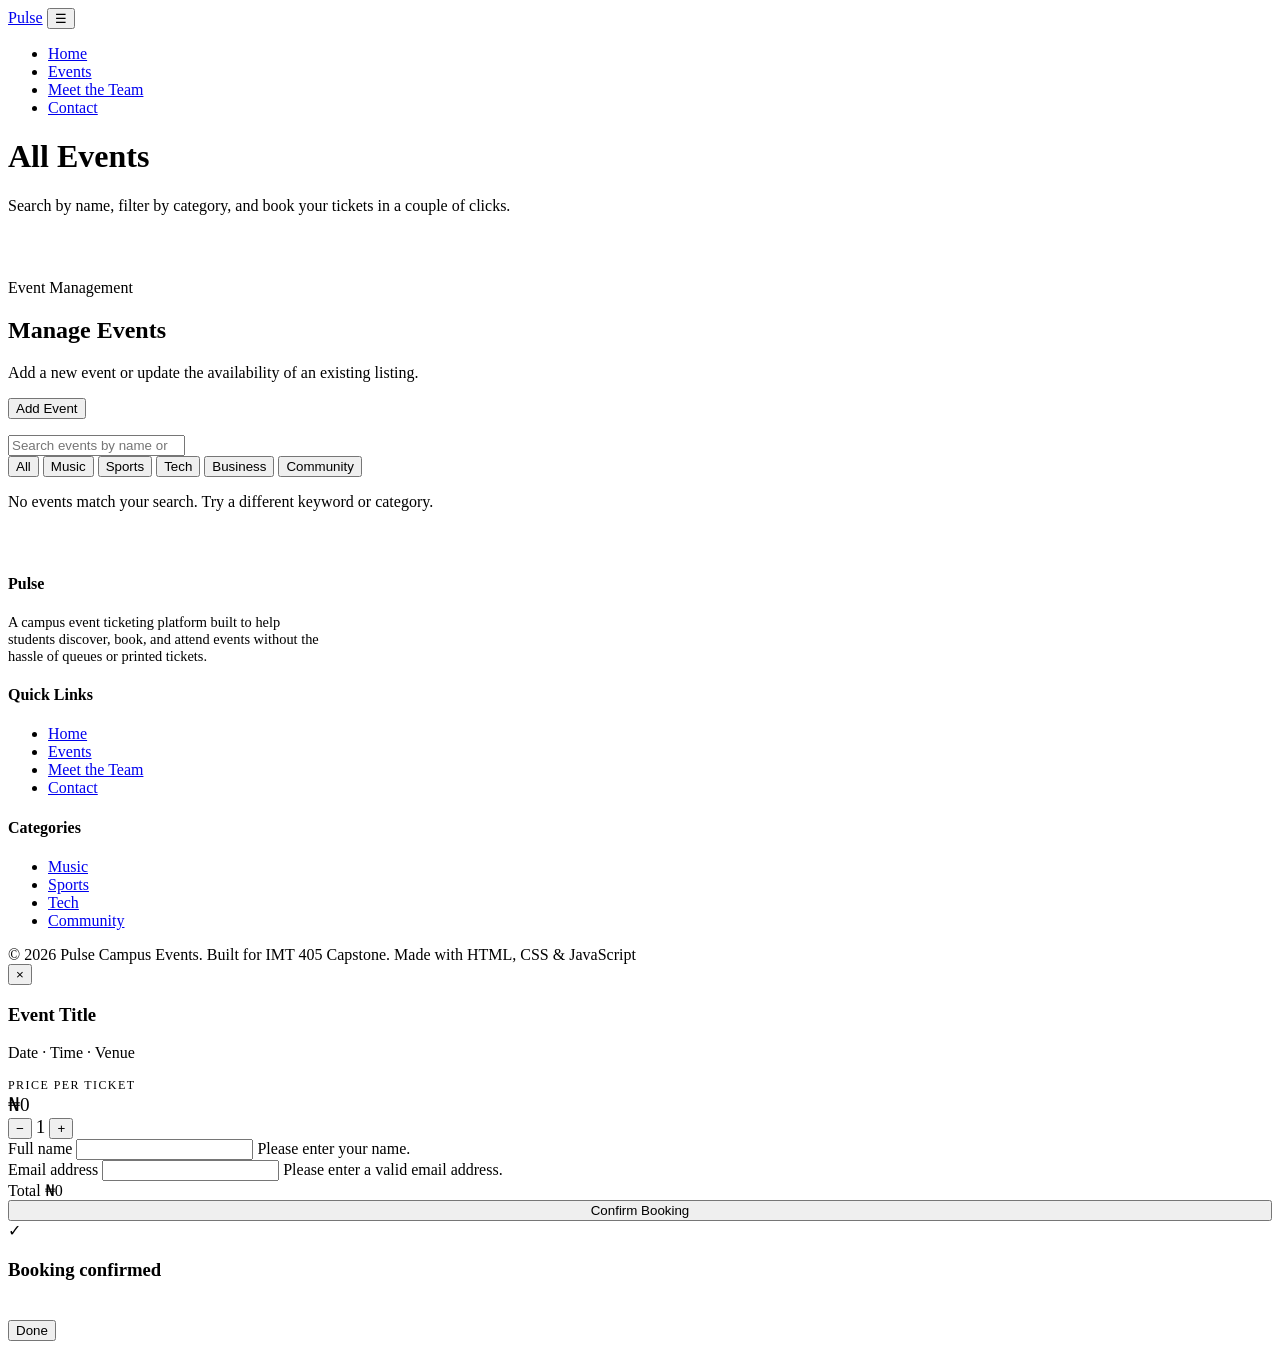
==== events.html @ ff702956 "Add files via upload" ====
<!DOCTYPE html>
<html lang="en">
<head>
  <meta charset="UTF-8">
  <meta name="viewport" content="width=device-width, initial-scale=1.0">
  <title>Events — Pulse</title>
  <link rel="preconnect" href="https://fonts.googleapis.com">
  <link href="https://fonts.googleapis.com/css2?family=Oswald:wght@500;600;700&family=Inter:wght@400;500;600&family=Roboto+Mono:wght@400;500&display=swap" rel="stylesheet">
  <link rel="stylesheet" href="css/style.css">
</head>
<body>

  <header class="site-header">
    <nav class="nav">
      <a href="index.html" class="logo"><span class="dot"></span>Pulse</a>
      <button class="nav-toggle" aria-label="Toggle navigation" aria-expanded="false">☰</button>
      <ul class="nav-links">
        <li><a href="index.html">Home</a></li>
        <li><a href="events.html" class="active">Events</a></li>
        <li><a href="team.html">Meet the Team</a></li>
        <li><a href="contact.html">Contact</a></li>
      </ul>
    </nav>
  </header>

  <div class="page-hero">
    <div class="container">
      <h1>All Events</h1>
      <p>Search by name, filter by category, and book your tickets in a couple of clicks.</p>
    </div>
  </div>

  <main class="container" style="padding-top:48px;">
    <section class="event-manager" aria-labelledby="manager-title">
      <div class="manager-heading">
        <div>
          <span class="eyebrow">Event Management</span>
          <h2 id="manager-title">Manage Events</h2>
          <p>Add a new event or update the availability of an existing listing.</p>
        </div>
        <button type="button" class="btn btn-primary" id="toggle-event-form">Add Event</button>
      </div>

      <form id="event-form" class="event-form" hidden>
        <input type="hidden" id="event-id">
        <div class="event-form-grid">
          <div class="field">
            <label for="event-title">Event title</label>
            <input type="text" id="event-title" required>
          </div>
          <div class="field">
            <label for="event-category">Category</label>
            <select id="event-category" required>
              <option value="">Choose a category</option>
              <option>Music</option>
              <option>Sports</option>
              <option>Tech</option>
              <option>Business</option>
              <option>Community</option>
            </select>
          </div>
          <div class="field">
            <label for="event-date">Date</label>
            <input type="date" id="event-date" required>
          </div>
          <div class="field">
            <label for="event-time">Time</label>
            <input type="time" id="event-time" required>
          </div>
          <div class="field">
            <label for="event-venue">Venue</label>
            <input type="text" id="event-venue" required>
          </div>
          <div class="field">
            <label for="event-price">Ticket price (₦)</label>
            <input type="number" id="event-price" min="0" step="100" required>
          </div>
          <div class="field">
            <label for="event-icon">Icon</label>
            <input type="text" id="event-icon" maxlength="4" placeholder="e.g. 🎟️">
          </div>
          <div class="field event-description-field">
            <label for="event-description">Description</label>
            <textarea id="event-description" required></textarea>
          </div>
        </div>
        <div class="event-form-actions">
          <button type="submit" class="btn btn-primary" id="save-event">Save Event</button>
          <button type="button" class="btn btn-outline" id="cancel-event-form">Cancel</button>
        </div>
      </form>
      <p class="manager-message" id="manager-message" role="status"></p>
    </section>

    <div class="search-row">
      <input type="search" id="search-input" placeholder="Search events by name or venue..." aria-label="Search events">
    </div>

    <div class="filter-bar" id="filter-bar">
      <button class="filter-btn active" data-cat="All">All</button>
      <button class="filter-btn" data-cat="Music">Music</button>
      <button class="filter-btn" data-cat="Sports">Sports</button>
      <button class="filter-btn" data-cat="Tech">Tech</button>
      <button class="filter-btn" data-cat="Business">Business</button>
      <button class="filter-btn" data-cat="Community">Community</button>
    </div>

    <div class="event-grid" id="events-grid"></div>
    <p class="no-results" id="no-results">No events match your search. Try a different keyword or category.</p>
  </main>

  <footer class="site-footer" style="margin-top:64px;">
    <div class="container">
      <div class="footer-grid">
        <div>
          <h4>Pulse</h4>
          <p style="font-size:0.9rem; max-width:320px;">A campus event ticketing platform built to help students discover, book, and attend events without the hassle of queues or printed tickets.</p>
        </div>
        <div>
          <h4>Quick Links</h4>
          <ul>
            <li><a href="index.html">Home</a></li>
            <li><a href="events.html">Events</a></li>
            <li><a href="team.html">Meet the Team</a></li>
            <li><a href="contact.html">Contact</a></li>
          </ul>
        </div>
        <div>
          <h4>Categories</h4>
          <ul>
            <li><a href="events.html?cat=Music">Music</a></li>
            <li><a href="events.html?cat=Sports">Sports</a></li>
            <li><a href="events.html?cat=Tech">Tech</a></li>
            <li><a href="events.html?cat=Community">Community</a></li>
          </ul>
        </div>
      </div>
      <div class="footer-bottom">
        <span>&copy; 2026 Pulse Campus Events. Built for IMT 405 Capstone.</span>
        <span>Made with HTML, CSS &amp; JavaScript</span>
      </div>
    </div>
  </footer>

  <!-- Ticket purchase modal -->
  <div class="modal-overlay" id="ticket-modal">
    <div class="modal" role="dialog" aria-modal="true" aria-labelledby="modal-event-title">
      <button class="modal-close" onclick="closeTicketModal()" aria-label="Close dialog">&times;</button>
      <div id="modal-form">
        <h3 id="modal-event-title">Event Title</h3>
        <p class="modal-sub" id="modal-event-sub">Date · Time · Venue</p>

        <div class="qty-row">
          <div>
            <div style="font-family:var(--font-mono); font-size:0.75rem; text-transform:uppercase; letter-spacing:0.12em; color:var(--slate);">Price per ticket</div>
            <div style="font-family:var(--font-display); font-size:1.2rem;" id="modal-unit-price">₦0</div>
          </div>
          <div class="qty-controls">
            <button type="button" onclick="changeQty(-1)" aria-label="Decrease quantity">&minus;</button>
            <span id="qty-value" style="font-family:var(--font-display); font-size:1.2rem; min-width:24px; text-align:center;">1</span>
            <button type="button" onclick="changeQty(1)" aria-label="Increase quantity">+</button>
          </div>
        </div>

        <form id="ticket-form" onsubmit="submitTicketForm(event)">
          <div class="field" id="buyer-name-field">
            <label for="buyer-name">Full name</label>
            <input type="text" id="buyer-name" name="buyer-name" required>
            <span class="error">Please enter your name.</span>
          </div>
          <div class="field" id="buyer-email-field">
            <label for="buyer-email">Email address</label>
            <input type="email" id="buyer-email" name="buyer-email" required>
            <span class="error">Please enter a valid email address.</span>
          </div>

          <div class="qty-total">
            <span>Total</span>
            <span class="amount" id="qty-total-amount">₦0</span>
          </div>

          <button type="submit" class="btn btn-primary" style="width:100%;">Confirm Booking</button>
        </form>
      </div>

      <div class="confirm-box" id="modal-confirm">
        <div class="check">✓</div>
        <h3>Booking confirmed</h3>
        <p id="confirm-event-name" style="color:var(--slate); margin-top:8px;"></p>
        <p class="ref" id="confirm-ref"></p>
        <button class="btn btn-outline" style="margin-top:20px;" onclick="closeTicketModal()">Done</button>
      </div>
    </div>
  </div>

  <script src="js/main.js"></script>
  <script>
    const grid = document.getElementById("events-grid");
    const noResults = document.getElementById("no-results");
    const searchInput = document.getElementById("search-input");
    const filterBar = document.getElementById("filter-bar");
    const eventForm = document.getElementById("event-form");
    const toggleEventFormButton = document.getElementById("toggle-event-form");
    const cancelEventFormButton = document.getElementById("cancel-event-form");
    const managerMessage = document.getElementById("manager-message");

    let activeCategory = "All";

    // Pre-select category from URL query string (?cat=Music)
    const params = new URLSearchParams(window.location.search);
    const catParam = params.get("cat");
    if (catParam) {
      activeCategory = catParam;
    }

    function renderEvents() {
      const query = searchInput.value.trim().toLowerCase();
      grid.innerHTML = "";

      const filtered = EVENTS.filter(ev => {
        const matchesCategory = activeCategory === "All" || ev.category === activeCategory;
        const matchesQuery =
          ev.title.toLowerCase().includes(query) ||
          ev.venue.toLowerCase().includes(query) ||
          ev.category.toLowerCase().includes(query);
        return matchesCategory && matchesQuery;
      });

      if (filtered.length === 0) {
        noResults.classList.add("show");
      } else {
        noResults.classList.remove("show");
      }

      filtered.forEach(ev => {
        const card = document.createElement("article");
        card.className = `ticket-card ${ev.active === false ? "event-inactive" : ""}`;
        card.innerHTML = `
          <div class="card-img">
            <span class="cat-tag">${escapeHTML(ev.category)}</span>
            ${ev.active === false ? '<span class="status-tag">Inactive</span>' : ""}
            <span class="icon">${escapeHTML(ev.icon || "🎟️")}</span>
          </div>
          <div class="card-body">
            <h3>${escapeHTML(ev.title)}</h3>
            <div class="card-meta">${formatDate(ev.date)} · ${escapeHTML(ev.time)} · ${escapeHTML(ev.venue)}</div>
            <p class="card-desc">${escapeHTML(ev.desc)}</p>
            <div class="card-footer">
              <span class="price ${ev.price === 0 ? "free" : ""}">${formatNaira(ev.price)}</span>
              ${ev.active === false
                ? '<span class="unavailable-label">Not bookable</span>'
                : `<button class="btn btn-primary" onclick="openTicketModal('${ev.id}')">Get Tickets</button>`}
            </div>
            <div class="card-admin-actions">
              <button type="button" class="admin-btn" onclick="editEvent('${ev.id}')">Edit</button>
              <button type="button" class="admin-btn" onclick="toggleEventStatus('${ev.id}')">
                ${ev.active === false ? "Activate" : "Deactivate"}
              </button>
              <button type="button" class="admin-btn admin-btn-danger" onclick="deleteEvent('${ev.id}')">Delete</button>
            </div>
          </div>
        `;
        grid.appendChild(card);
      });
    }

    // Set initial active filter button
    filterBar.querySelectorAll(".filter-btn").forEach(btn => {
      if (btn.dataset.cat === activeCategory) btn.classList.add("active");
      else btn.classList.remove("active");

      btn.addEventListener("click", () => {
        filterBar.querySelectorAll(".filter-btn").forEach(b => b.classList.remove("active"));
        btn.classList.add("active");
        activeCategory = btn.dataset.cat;
        renderEvents();
      });
    });

    searchInput.addEventListener("input", renderEvents);

    function openEventForm(event = null) {
      eventForm.hidden = false;
      toggleEventFormButton.textContent = event ? "Editing Event" : "Add Event";
      document.getElementById("event-id").value = event ? event.id : "";
      document.getElementById("event-title").value = event ? event.title : "";
      document.getElementById("event-category").value = event ? event.category : "";
      document.getElementById("event-date").value = event ? event.date : "";
      document.getElementById("event-time").value = event ? toTimeInput(event.time) : "";
      document.getElementById("event-venue").value = event ? event.venue : "";
      document.getElementById("event-price").value = event ? event.price : "";
      document.getElementById("event-icon").value = event ? event.icon : "";
      document.getElementById("event-description").value = event ? event.desc : "";
      document.getElementById("save-event").textContent = event ? "Update Event" : "Save Event";
      eventForm.scrollIntoView({ behavior: "smooth", block: "center" });
    }

    function closeEventForm() {
      eventForm.reset();
      eventForm.hidden = true;
      toggleEventFormButton.textContent = "Add Event";
      document.getElementById("event-id").value = "";
    }

    function toTimeInput(time) {
      const match = time.match(/^(\d{1,2}):(\d{2})\s*(AM|PM)$/i);
      if (!match) return time;
      let hour = Number(match[1]);
      if (match[3].toUpperCase() === "PM" && hour !== 12) hour += 12;
      if (match[3].toUpperCase() === "AM" && hour === 12) hour = 0;
      return `${String(hour).padStart(2, "0")}:${match[2]}`;
    }

    function displayTime(time) {
      const [hours, minutes] = time.split(":").map(Number);
      const suffix = hours >= 12 ? "PM" : "AM";
      const hour = hours % 12 || 12;
      return `${hour}:${String(minutes).padStart(2, "0")} ${suffix}`;
    }

    function showManagerMessage(message) {
      managerMessage.textContent = message;
      managerMessage.classList.add("show");
      window.setTimeout(() => managerMessage.classList.remove("show"), 3000);
    }

    function editEvent(eventId) {
      const event = EVENTS.find(item => item.id === eventId);
      if (event) openEventForm(event);
    }

    function toggleEventStatus(eventId) {
      const event = EVENTS.find(item => item.id === eventId);
      if (!event) return;
      event.active = event.active === false;
      saveEvents();
      renderEvents();
      showManagerMessage(`${event.title} is now ${event.active ? "active" : "inactive"}.`);
    }

    function deleteEvent(eventId) {
      const event = EVENTS.find(item => item.id === eventId);
      if (!event || !window.confirm(`Delete "${event.title}" permanently?`)) return;
      EVENTS = EVENTS.filter(item => item.id !== eventId);
      saveEvents();
      renderEvents();
      showManagerMessage("Event deleted.");
    }

    toggleEventFormButton.addEventListener("click", () => {
      if (eventForm.hidden) openEventForm();
      else closeEventForm();
    });

    cancelEventFormButton.addEventListener("click", closeEventForm);

    eventForm.addEventListener("submit", (event) => {
      event.preventDefault();
      const eventId = document.getElementById("event-id").value;
      const existingEvent = EVENTS.find(item => item.id === eventId);
      const eventData = {
        id: eventId || `evt-${Date.now()}`,
        title: document.getElementById("event-title").value.trim(),
        category: document.getElementById("event-category").value,
        date: document.getElementById("event-date").value,
        time: displayTime(document.getElementById("event-time").value),
        venue: document.getElementById("event-venue").value.trim(),
        price: Number(document.getElementById("event-price").value),
        icon: document.getElementById("event-icon").value.trim() || "🎟️",
        desc: document.getElementById("event-description").value.trim(),
        active: existingEvent ? existingEvent.active !== false : true
      };

      if (existingEvent) {
        EVENTS = EVENTS.map(item => item.id === eventId ? eventData : item);
      } else {
        EVENTS.push(eventData);
      }

      saveEvents();
      closeEventForm();
      renderEvents();
      showManagerMessage(existingEvent ? "Event updated." : "Event added.");
    });

    renderEvents();
  </script>
</body>
</html>
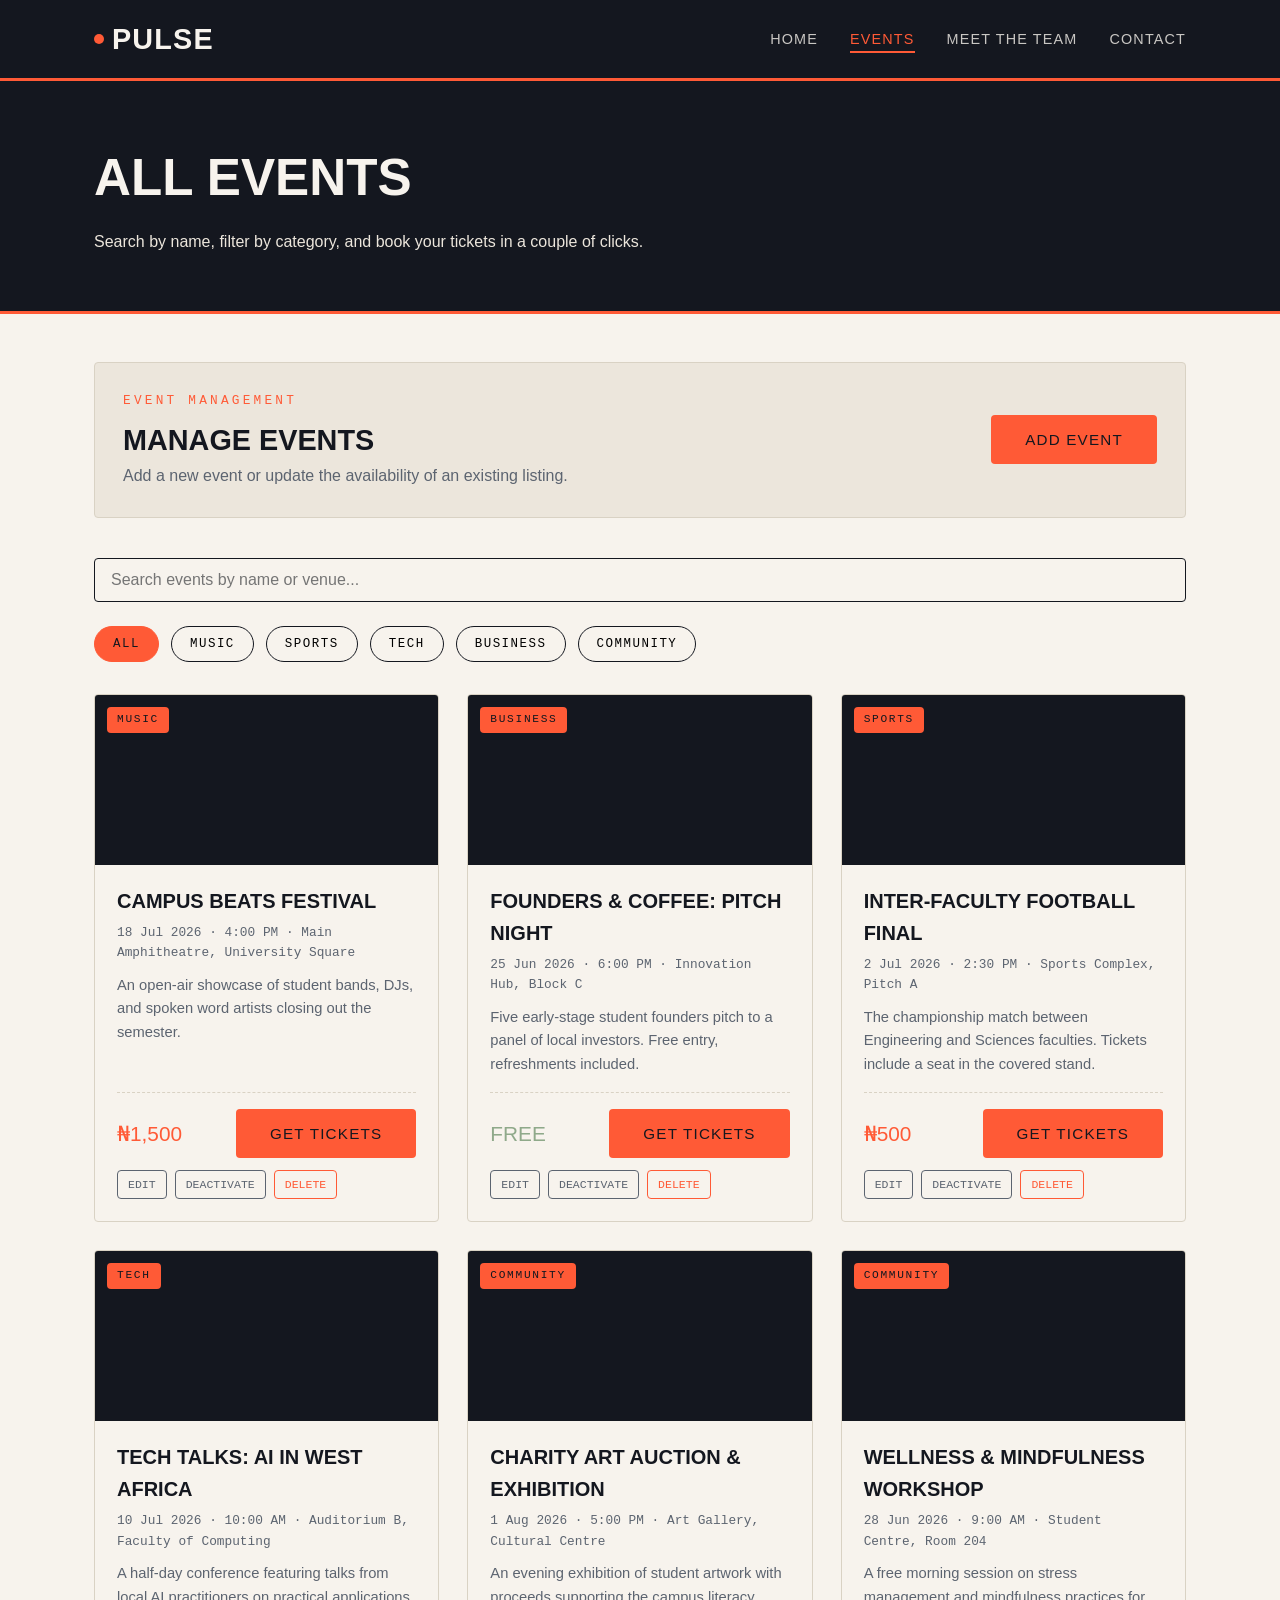
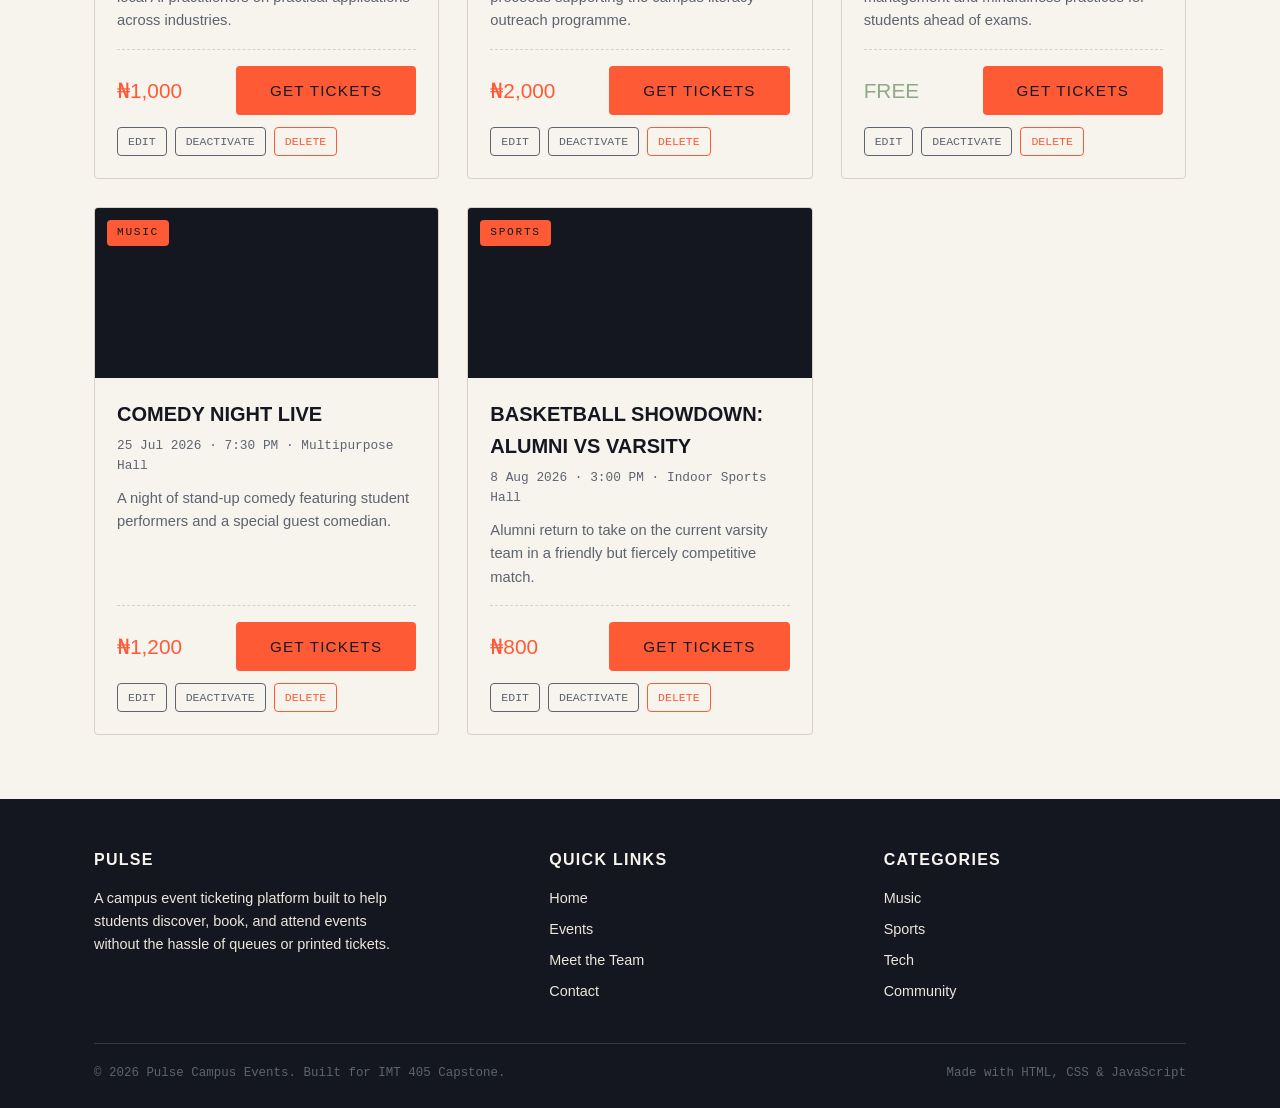
==== commit 25fea3da: "Update events.html" ====
--- a/events.html
+++ b/events.html
@@ -77,7 +77,7 @@
           </div>
           <div class="field">
             <label for="event-icon">Icon</label>
-            <input type="text" id="event-icon" maxlength="4" placeholder="e.g. 🎟️">
+            <input type="url" id="event-icon" placeholder="Image URL (e.g. https://images.unsplash.com/...)">
           </div>
           <div class="field event-description-field">
             <label for="event-description">Description</label>
@@ -236,10 +236,9 @@
         const card = document.createElement("article");
         card.className = `ticket-card ${ev.active === false ? "event-inactive" : ""}`;
         card.innerHTML = `
-          <div class="card-img">
+          <div class="card-img" style="background-image: url('${escapeHTML(ev.icon)}');">
             <span class="cat-tag">${escapeHTML(ev.category)}</span>
-            ${ev.active === false ? '<span class="status-tag">Inactive</span>' : ""}
-            <span class="icon">${escapeHTML(ev.icon || "🎟️")}</span>
+            ${ev.active === false ? '<span class="status-tag">Inactive</span>' : ""} 
           </div>
           <div class="card-body">
             <h3>${escapeHTML(ev.title)}</h3>
--- a/css/style.css
+++ b/css/style.css
@@ -0,0 +1,1195 @@
+/* ============================================
+   PULSE — Event Ticketing
+   Design tokens
+   ============================================ */
+:root {
+  --ink: #14171F;
+  --paper: #F7F3ED;
+  --paper-dim: #ECE6DC;
+  --coral: #FF5A36;
+  --sage: #8FA98A;
+  --slate: #5C6470;
+  --line: #D9D2C4;
+
+  --font-display: "Oswald", "Arial Narrow", sans-serif;
+  --font-body: "Inter", "Helvetica Neue", Arial, sans-serif;
+  --font-mono: "Roboto Mono", "Courier New", monospace;
+
+  --radius: 4px;
+  --maxw: 1140px;
+}
+
+@font-face {
+  font-family: "Oswald";
+  src: local("Oswald");
+}
+
+* { margin: 0; padding: 0; box-sizing: border-box; }
+
+html { scroll-behavior: smooth; }
+
+body {
+  font-family: var(--font-body);
+  background: var(--paper);
+  color: var(--ink);
+  line-height: 1.6;
+  -webkit-font-smoothing: antialiased;
+}
+
+img { max-width: 100%; display: block; }
+
+a { color: inherit; }
+
+.container {
+  max-width: var(--maxw);
+  margin: 0 auto;
+  padding: 0 24px;
+}
+
+/* ============================================
+   Header / Nav
+   ============================================ */
+.site-header {
+  position: sticky;
+  top: 0;
+  z-index: 100;
+  background: var(--ink);
+  color: var(--paper);
+  border-bottom: 3px solid var(--coral);
+}
+
+.nav {
+  display: flex;
+  align-items: center;
+  justify-content: space-between;
+  padding: 16px 24px;
+  max-width: var(--maxw);
+  margin: 0 auto;
+}
+
+.logo {
+  font-family: var(--font-display);
+  font-size: 1.8rem;
+  font-weight: 700;
+  letter-spacing: 0.04em;
+  text-decoration: none;
+  color: var(--paper);
+  text-transform: uppercase;
+  display: flex;
+  align-items: center;
+  gap: 8px;
+}
+
+.logo .dot {
+  width: 10px;
+  height: 10px;
+  background: var(--coral);
+  border-radius: 50%;
+  display: inline-block;
+}
+
+.nav-links {
+  display: flex;
+  gap: 32px;
+  list-style: none;
+  font-family: var(--font-display);
+  text-transform: uppercase;
+  font-size: 0.9rem;
+  letter-spacing: 0.08em;
+}
+
+.nav-links a {
+  text-decoration: none;
+  color: var(--paper);
+  opacity: 0.8;
+  transition: opacity 0.2s, color 0.2s;
+  padding: 4px 0;
+  border-bottom: 2px solid transparent;
+}
+
+.nav-links a:hover,
+.nav-links a:focus-visible,
+.nav-links a.active {
+  opacity: 1;
+  color: var(--coral);
+  border-bottom-color: var(--coral);
+}
+
+.nav-toggle {
+  display: none;
+  background: none;
+  border: 2px solid var(--paper);
+  color: var(--paper);
+  font-size: 1.4rem;
+  padding: 6px 10px;
+  border-radius: var(--radius);
+  cursor: pointer;
+}
+
+/* ============================================
+   Buttons
+   ============================================ */
+.btn {
+  display: inline-block;
+  font-family: var(--font-display);
+  text-transform: uppercase;
+  letter-spacing: 0.08em;
+  font-size: 0.95rem;
+  padding: 14px 32px;
+  border-radius: var(--radius);
+  text-decoration: none;
+  border: 2px solid transparent;
+  cursor: pointer;
+  transition: transform 0.15s ease, box-shadow 0.15s ease, background 0.15s ease;
+}
+
+.btn-primary {
+  background: var(--coral);
+  color: var(--ink);
+}
+
+.btn-primary:hover,
+.btn-primary:focus-visible {
+  transform: translateY(-2px);
+  box-shadow: 4px 4px 0 var(--ink);
+}
+
+.btn-secondary {
+  background: transparent;
+  color: var(--paper);
+  border-color: var(--paper);
+}
+
+.btn-secondary:hover,
+.btn-secondary:focus-visible {
+  background: var(--paper);
+  color: var(--ink);
+}
+
+.btn-outline {
+  background: transparent;
+  color: var(--ink);
+  border-color: var(--ink);
+}
+
+.btn-outline:hover,
+.btn-outline:focus-visible {
+  background: var(--ink);
+  color: var(--paper);
+}
+
+.btn:focus-visible {
+  outline: 3px solid var(--sage);
+  outline-offset: 2px;
+}
+
+/* ============================================
+   Hero
+   ============================================ */
+.hero {
+  background: var(--ink);
+  color: var(--paper);
+  padding: 80px 0 100px;
+  position: relative;
+  overflow: hidden;
+}
+
+.hero::after {
+  content: "";
+  position: absolute;
+  right: -120px;
+  top: -120px;
+  width: 360px;
+  height: 360px;
+  border: 2px dashed rgba(255, 90, 54, 0.35);
+  border-radius: 50%;
+}
+
+.hero-inner {
+  display: grid;
+  grid-template-columns: 1.2fr 1fr;
+  gap: 48px;
+  align-items: center;
+  position: relative;
+  z-index: 1;
+}
+
+.eyebrow {
+  font-family: var(--font-mono);
+  text-transform: uppercase;
+  letter-spacing: 0.25em;
+  font-size: 0.8rem;
+  color: var(--sage);
+  margin-bottom: 16px;
+  display: block;
+}
+
+.hero h1 {
+  font-family: var(--font-display);
+  font-size: clamp(2.6rem, 6vw, 4.8rem);
+  line-height: 1.05;
+  text-transform: uppercase;
+  font-weight: 700;
+  letter-spacing: 0.01em;
+}
+
+.hero h1 span {
+  color: var(--coral);
+}
+
+.hero p.lead {
+  margin-top: 24px;
+  font-size: 1.15rem;
+  max-width: 480px;
+  color: var(--paper-dim);
+}
+
+.hero-actions {
+  margin-top: 36px;
+  display: flex;
+  gap: 16px;
+  flex-wrap: wrap;
+}
+
+/* Hero ticket stub illustration */
+.hero-stub {
+  background: var(--paper);
+  color: var(--ink);
+  border-radius: var(--radius);
+  position: relative;
+  display: flex;
+  box-shadow: 0 20px 50px rgba(0,0,0,0.35);
+  transform: rotate(-3deg);
+}
+
+.hero-stub:hover { transform: rotate(0deg); transition: transform 0.3s ease; }
+
+.stub-main {
+  flex: 1;
+  padding: 28px;
+}
+
+.stub-main .stub-event {
+  font-family: var(--font-display);
+  text-transform: uppercase;
+  font-size: 1.5rem;
+  line-height: 1.15;
+}
+
+.stub-main .stub-meta {
+  margin-top: 12px;
+  font-family: var(--font-mono);
+  font-size: 0.85rem;
+  color: var(--slate);
+}
+
+.stub-main .stub-meta div { margin-bottom: 4px; }
+
+.stub-perf {
+  width: 90px;
+  border-left: 2px dashed var(--line);
+  display: flex;
+  align-items: center;
+  justify-content: center;
+  position: relative;
+  padding: 16px 8px;
+}
+
+.stub-perf::before,
+.stub-perf::after {
+  content: "";
+  position: absolute;
+  width: 22px;
+  height: 22px;
+  background: var(--ink);
+  border-radius: 50%;
+  left: -11px;
+}
+
+.stub-perf::before { top: -11px; }
+.stub-perf::after { bottom: -11px; }
+
+.stub-perf span {
+  font-family: var(--font-display);
+  writing-mode: vertical-rl;
+  text-transform: uppercase;
+  letter-spacing: 0.2em;
+  font-size: 0.85rem;
+  color: var(--coral);
+}
+
+/* ============================================
+   Section basics
+   ============================================ */
+section { padding: 72px 0; }
+
+.section-head {
+  margin-bottom: 40px;
+  max-width: 640px;
+}
+
+.section-head .eyebrow { color: var(--coral); }
+
+.section-head h2 {
+  font-family: var(--font-display);
+  text-transform: uppercase;
+  font-size: clamp(1.8rem, 4vw, 2.6rem);
+  letter-spacing: 0.02em;
+}
+
+.section-head p {
+  margin-top: 12px;
+  color: var(--slate);
+  font-size: 1.05rem;
+}
+
+.section-alt {
+  background: var(--paper-dim);
+}
+
+/* ============================================
+   Stats strip
+   ============================================ */
+.stats {
+  display: grid;
+  grid-template-columns: repeat(4, 1fr);
+  border-top: 1px solid var(--line);
+  border-bottom: 1px solid var(--line);
+}
+
+.stat {
+  padding: 28px 16px;
+  text-align: center;
+  border-left: 1px solid var(--line);
+}
+
+.stat:first-child { border-left: none; }
+
+.stat .num {
+  font-family: var(--font-display);
+  font-size: 2.4rem;
+  color: var(--coral);
+}
+
+.stat .label {
+  font-family: var(--font-mono);
+  font-size: 0.78rem;
+  text-transform: uppercase;
+  letter-spacing: 0.15em;
+  color: var(--slate);
+  margin-top: 6px;
+}
+
+/* ============================================
+   Event ticket cards
+   ============================================ */
+.event-grid {
+  display: grid;
+  grid-template-columns: repeat(auto-fit, minmax(300px, 1fr));
+  gap: 28px;
+}
+
+.ticket-card {
+  background: var(--paper);
+  border: 1px solid var(--line);
+  border-radius: var(--radius);
+  display: flex;
+  flex-direction: column;
+  overflow: hidden;
+  transition: transform 0.2s ease, box-shadow 0.2s ease;
+}
+
+.ticket-card:hover {
+  transform: translateY(-4px);
+  box-shadow: 0 12px 24px rgba(20,23,31,0.12);
+}
+
+.ticket-card .card-img {
+  height: 170px;
+  background: var(--ink);
+  display: flex;
+  align-items: center;
+  justify-content: center;
+  position: relative;
+}
+
+.ticket-card .card-img .cat-tag {
+  position: absolute;
+  top: 12px;
+  left: 12px;
+  background: var(--coral);
+  color: var(--ink);
+  font-family: var(--font-mono);
+  font-size: 0.7rem;
+  text-transform: uppercase;
+  letter-spacing: 0.15em;
+  padding: 4px 10px;
+  border-radius: var(--radius);
+}
+
+.ticket-card .card-img .icon {
+  font-size: 2.6rem;
+}
+
+.ticket-card .card-body {
+  padding: 20px 22px 22px;
+  flex: 1;
+  display: flex;
+  flex-direction: column;
+}
+
+.ticket-card .card-body h3 {
+  font-family: var(--font-display);
+  text-transform: uppercase;
+  font-size: 1.25rem;
+  margin-bottom: 6px;
+}
+
+.ticket-card .card-meta {
+  font-family: var(--font-mono);
+  font-size: 0.8rem;
+  color: var(--slate);
+  margin-bottom: 10px;
+}
+
+.ticket-card .card-desc {
+  font-size: 0.92rem;
+  color: var(--slate);
+  flex: 1;
+}
+
+.ticket-card .card-footer {
+  display: flex;
+  align-items: center;
+  justify-content: space-between;
+  margin-top: 16px;
+  padding-top: 16px;
+  border-top: 1px dashed var(--line);
+}
+
+.ticket-card .price {
+  font-family: var(--font-display);
+  font-size: 1.3rem;
+  color: var(--coral);
+}
+
+.ticket-card .price.free {
+  color: var(--sage);
+}
+
+.ticket-card.event-inactive {
+  opacity: 0.72;
+}
+
+.ticket-card .status-tag {
+  position: absolute;
+  top: 12px;
+  right: 12px;
+  background: var(--paper);
+  color: var(--ink);
+  font-family: var(--font-mono);
+  font-size: 0.7rem;
+  text-transform: uppercase;
+  letter-spacing: 0.1em;
+  padding: 4px 10px;
+  border-radius: var(--radius);
+}
+
+.unavailable-label {
+  font-family: var(--font-mono);
+  color: var(--slate);
+  font-size: 0.78rem;
+  text-transform: uppercase;
+}
+
+.card-admin-actions {
+  display: flex;
+  gap: 8px;
+  flex-wrap: wrap;
+  margin-top: 12px;
+}
+
+.admin-btn {
+  background: transparent;
+  border: 1px solid var(--slate);
+  border-radius: var(--radius);
+  color: var(--slate);
+  cursor: pointer;
+  font-family: var(--font-mono);
+  font-size: 0.72rem;
+  padding: 7px 10px;
+  text-transform: uppercase;
+}
+
+.admin-btn:hover,
+.admin-btn:focus-visible {
+  border-color: var(--ink);
+  color: var(--ink);
+}
+
+.admin-btn-danger {
+  border-color: var(--coral);
+  color: var(--coral);
+}
+
+/* ============================================
+   Event management
+   ============================================ */
+.event-manager {
+  background: var(--paper-dim);
+  border: 1px solid var(--line);
+  border-radius: var(--radius);
+  margin-bottom: 40px;
+  padding: 28px;
+}
+
+.manager-heading {
+  display: flex;
+  align-items: center;
+  justify-content: space-between;
+  gap: 24px;
+}
+
+.manager-heading .eyebrow {
+  color: var(--coral);
+  margin-bottom: 6px;
+}
+
+.manager-heading h2 {
+  font-family: var(--font-display);
+  font-size: 1.8rem;
+  text-transform: uppercase;
+}
+
+.manager-heading p {
+  color: var(--slate);
+}
+
+.event-form {
+  border-top: 1px solid var(--line);
+  margin-top: 24px;
+  padding-top: 24px;
+}
+
+.event-form-grid {
+  display: grid;
+  grid-template-columns: repeat(2, 1fr);
+  gap: 0 20px;
+}
+
+.event-description-field {
+  grid-column: 1 / -1;
+}
+
+.event-form-actions {
+  display: flex;
+  gap: 12px;
+  flex-wrap: wrap;
+}
+
+.manager-message {
+  color: var(--sage);
+  display: none;
+  font-family: var(--font-mono);
+  margin-top: 16px;
+}
+
+.manager-message.show {
+  display: block;
+}
+
+/* ============================================
+   Filter bar
+   ============================================ */
+.filter-bar {
+  display: flex;
+  flex-wrap: wrap;
+  gap: 12px;
+  margin-bottom: 32px;
+}
+
+.filter-btn {
+  font-family: var(--font-mono);
+  text-transform: uppercase;
+  font-size: 0.78rem;
+  letter-spacing: 0.12em;
+  padding: 10px 18px;
+  border-radius: 999px;
+  border: 1px solid var(--ink);
+  background: transparent;
+  cursor: pointer;
+  transition: all 0.15s ease;
+}
+
+.filter-btn:hover,
+.filter-btn:focus-visible {
+  background: var(--ink);
+  color: var(--paper);
+}
+
+.filter-btn.active {
+  background: var(--coral);
+  border-color: var(--coral);
+  color: var(--ink);
+}
+
+.search-row {
+  display: flex;
+  gap: 12px;
+  margin-bottom: 24px;
+  flex-wrap: wrap;
+}
+
+.search-row input {
+  flex: 1;
+  min-width: 220px;
+  font-family: var(--font-body);
+  font-size: 1rem;
+  padding: 12px 16px;
+  border: 1px solid var(--ink);
+  border-radius: var(--radius);
+  background: var(--paper);
+}
+
+.search-row input:focus-visible {
+  outline: 3px solid var(--sage);
+  outline-offset: 1px;
+}
+
+.no-results {
+  font-family: var(--font-mono);
+  color: var(--slate);
+  text-align: center;
+  padding: 48px 0;
+  display: none;
+}
+
+.no-results.show { display: block; }
+
+/* ============================================
+   How it works (steps)
+   ============================================ */
+.steps {
+  display: grid;
+  grid-template-columns: repeat(auto-fit, minmax(220px, 1fr));
+  gap: 24px;
+}
+
+.step {
+  position: relative;
+  padding: 28px 22px;
+  background: var(--paper);
+  border: 1px solid var(--line);
+  border-radius: var(--radius);
+}
+
+.step .step-num {
+  font-family: var(--font-display);
+  font-size: 2.6rem;
+  color: var(--line);
+  position: absolute;
+  top: 8px;
+  right: 16px;
+  line-height: 1;
+}
+
+.step h4 {
+  font-family: var(--font-display);
+  text-transform: uppercase;
+  font-size: 1.05rem;
+  margin-bottom: 8px;
+  position: relative;
+  z-index: 1;
+}
+
+.step p {
+  color: var(--slate);
+  font-size: 0.92rem;
+  position: relative;
+  z-index: 1;
+}
+
+/* ============================================
+   Modal (ticket purchase)
+   ============================================ */
+.modal-overlay {
+  position: fixed;
+  inset: 0;
+  background: rgba(20, 23, 31, 0.6);
+  display: none;
+  align-items: center;
+  justify-content: center;
+  z-index: 1000;
+  padding: 20px;
+}
+
+.modal-overlay.open { display: flex; }
+
+.modal {
+  background: var(--paper);
+  border-radius: var(--radius);
+  max-width: 460px;
+  width: 100%;
+  padding: 32px;
+  position: relative;
+  max-height: 90vh;
+  overflow-y: auto;
+}
+
+.modal h3 {
+  font-family: var(--font-display);
+  text-transform: uppercase;
+  font-size: 1.4rem;
+  margin-bottom: 4px;
+}
+
+.modal .modal-sub {
+  font-family: var(--font-mono);
+  font-size: 0.8rem;
+  color: var(--slate);
+  margin-bottom: 20px;
+}
+
+.modal-close {
+  position: absolute;
+  top: 16px;
+  right: 16px;
+  background: none;
+  border: none;
+  font-size: 1.4rem;
+  cursor: pointer;
+  line-height: 1;
+  color: var(--ink);
+}
+
+.modal-close:focus-visible {
+  outline: 2px solid var(--sage);
+}
+
+.qty-row {
+  display: flex;
+  align-items: center;
+  justify-content: space-between;
+  border: 1px solid var(--line);
+  border-radius: var(--radius);
+  padding: 12px 16px;
+  margin-bottom: 18px;
+}
+
+.qty-controls {
+  display: flex;
+  align-items: center;
+  gap: 12px;
+}
+
+.qty-controls button {
+  width: 32px;
+  height: 32px;
+  border-radius: 50%;
+  border: 1px solid var(--ink);
+  background: var(--paper);
+  font-size: 1.1rem;
+  cursor: pointer;
+}
+
+.qty-controls button:hover { background: var(--ink); color: var(--paper); }
+
+.qty-total {
+  display: flex;
+  justify-content: space-between;
+  font-family: var(--font-display);
+  font-size: 1.3rem;
+  margin: 16px 0 22px;
+  padding-top: 16px;
+  border-top: 1px dashed var(--line);
+}
+
+.qty-total .amount { color: var(--coral); }
+
+.confirm-box {
+  display: none;
+  text-align: center;
+  padding: 24px 0;
+}
+
+.confirm-box.show { display: block; }
+
+.confirm-box .check {
+  font-size: 3rem;
+  color: var(--sage);
+  margin-bottom: 12px;
+}
+
+.confirm-box .ref {
+  font-family: var(--font-mono);
+  font-size: 0.85rem;
+  color: var(--slate);
+  margin-top: 8px;
+}
+
+/* ============================================
+   Forms (Contact)
+   ============================================ */
+.form-grid {
+  display: grid;
+  grid-template-columns: 1.2fr 1fr;
+  gap: 48px;
+}
+
+.field {
+  margin-bottom: 20px;
+}
+
+.field label {
+  display: block;
+  font-family: var(--font-mono);
+  text-transform: uppercase;
+  font-size: 0.75rem;
+  letter-spacing: 0.15em;
+  margin-bottom: 8px;
+  color: var(--slate);
+}
+
+.field input,
+.field select,
+.field textarea {
+  width: 100%;
+  font-family: var(--font-body);
+  font-size: 1rem;
+  padding: 12px 14px;
+  border: 1px solid var(--ink);
+  border-radius: var(--radius);
+  background: var(--paper);
+  color: var(--ink);
+}
+
+.field textarea { resize: vertical; min-height: 130px; }
+
+.field input:focus-visible,
+.field select:focus-visible,
+.field textarea:focus-visible {
+  outline: 3px solid var(--sage);
+  outline-offset: 1px;
+}
+
+.field .error {
+  color: var(--coral);
+  font-size: 0.82rem;
+  margin-top: 6px;
+  display: none;
+}
+
+.field.invalid input,
+.field.invalid select,
+.field.invalid textarea {
+  border-color: var(--coral);
+}
+
+.field.invalid .error { display: block; }
+
+.form-success {
+  display: none;
+  background: var(--sage);
+  color: var(--ink);
+  padding: 16px 20px;
+  border-radius: var(--radius);
+  font-family: var(--font-mono);
+  font-size: 0.9rem;
+  margin-bottom: 20px;
+}
+
+.form-success.show { display: block; }
+
+.contact-info-card {
+  background: var(--ink);
+  color: var(--paper);
+  border-radius: var(--radius);
+  padding: 32px;
+}
+
+.contact-info-card h3 {
+  font-family: var(--font-display);
+  text-transform: uppercase;
+  margin-bottom: 20px;
+  font-size: 1.3rem;
+}
+
+.contact-info-card .info-item {
+  margin-bottom: 18px;
+  font-size: 0.95rem;
+}
+
+.contact-info-card .info-item .info-label {
+  font-family: var(--font-mono);
+  text-transform: uppercase;
+  font-size: 0.72rem;
+  letter-spacing: 0.15em;
+  color: var(--coral);
+  display: block;
+  margin-bottom: 4px;
+}
+
+/* ============================================
+   FAQ accordion
+   ============================================ */
+.faq-item {
+  border-bottom: 1px solid var(--line);
+}
+
+.faq-question {
+  width: 100%;
+  text-align: left;
+  background: none;
+  border: none;
+  padding: 18px 0;
+  font-family: var(--font-display);
+  font-size: 1.05rem;
+  text-transform: uppercase;
+  letter-spacing: 0.02em;
+  display: flex;
+  justify-content: space-between;
+  align-items: center;
+  cursor: pointer;
+  color: var(--ink);
+}
+
+.faq-question .icon-plus {
+  font-size: 1.4rem;
+  color: var(--coral);
+  transition: transform 0.2s ease;
+}
+
+.faq-item.open .icon-plus { transform: rotate(45deg); }
+
+.faq-answer {
+  max-height: 0;
+  overflow: hidden;
+  transition: max-height 0.25s ease;
+}
+
+.faq-answer p {
+  padding-bottom: 18px;
+  color: var(--slate);
+  font-size: 0.95rem;
+  max-width: 640px;
+}
+
+/* ============================================
+   Team / About page
+   ============================================ */
+.team-grid {
+  display: grid;
+  grid-template-columns: repeat(auto-fit, minmax(260px, 1fr));
+  gap: 28px;
+}
+
+.team-card {
+  background: var(--paper);
+  border: 1px solid var(--line);
+  border-radius: var(--radius);
+  overflow: hidden;
+  transition: transform 0.2s ease, box-shadow 0.2s ease;
+}
+
+.team-card:hover {
+  transform: translateY(-4px);
+  box-shadow: 0 12px 24px rgba(20,23,31,0.1);
+}
+
+.team-card .photo {
+  aspect-ratio: 1 / 1;
+  background: var(--paper-dim);
+  display: flex;
+  align-items: center;
+  justify-content: center;
+  border-bottom: 3px solid var(--coral);
+  overflow: hidden;
+}
+
+.team-card .photo img {
+  width: 100%;
+  height: 100%;
+  object-fit: cover;
+}
+
+.team-card .photo .placeholder {
+  font-family: var(--font-mono);
+  font-size: 0.78rem;
+  text-transform: uppercase;
+  letter-spacing: 0.15em;
+  color: var(--slate);
+  text-align: center;
+  padding: 16px;
+}
+
+.team-card .info { padding: 20px; }
+
+.team-card .info h3 {
+  font-family: var(--font-display);
+  text-transform: uppercase;
+  font-size: 1.2rem;
+}
+
+.team-card .info .role {
+  font-family: var(--font-mono);
+  font-size: 0.78rem;
+  text-transform: uppercase;
+  letter-spacing: 0.12em;
+  color: var(--coral);
+  margin: 4px 0 10px;
+}
+
+.team-card .info dl {
+  font-size: 0.85rem;
+  color: var(--slate);
+  margin-bottom: 12px;
+}
+
+.team-card .info dl div {
+  display: flex;
+  justify-content: space-between;
+  padding: 4px 0;
+  border-bottom: 1px dashed var(--line);
+}
+
+.team-card .info dl span:first-child {
+  font-family: var(--font-mono);
+  text-transform: uppercase;
+  font-size: 0.7rem;
+  letter-spacing: 0.1em;
+}
+
+.team-card .bio {
+  font-size: 0.9rem;
+  color: var(--ink);
+  margin-bottom: 12px;
+}
+
+.team-card .links a {
+  display: inline-block;
+  font-family: var(--font-mono);
+  font-size: 0.8rem;
+  text-decoration: none;
+  color: var(--slate);
+  border-bottom: 1px solid var(--slate);
+}
+
+.team-card .links a:hover { color: var(--coral); border-color: var(--coral); }
+
+/* ============================================
+   Footer
+   ============================================ */
+.site-footer {
+  background: var(--ink);
+  color: var(--paper-dim);
+  padding: 48px 0 24px;
+}
+
+.footer-grid {
+  display: grid;
+  grid-template-columns: 1.4fr 1fr 1fr;
+  gap: 32px;
+  margin-bottom: 32px;
+}
+
+.footer-grid h4 {
+  font-family: var(--font-display);
+  text-transform: uppercase;
+  color: var(--paper);
+  font-size: 1rem;
+  margin-bottom: 14px;
+  letter-spacing: 0.08em;
+}
+
+.footer-grid ul { list-style: none; }
+
+.footer-grid ul li { margin-bottom: 8px; font-size: 0.9rem; }
+
+.footer-grid ul a {
+  text-decoration: none;
+  color: var(--paper-dim);
+}
+
+.footer-grid ul a:hover { color: var(--coral); }
+
+.footer-bottom {
+  border-top: 1px solid rgba(247,243,237,0.15);
+  padding-top: 20px;
+  font-family: var(--font-mono);
+  font-size: 0.78rem;
+  color: var(--slate);
+  display: flex;
+  justify-content: space-between;
+  flex-wrap: wrap;
+  gap: 8px;
+}
+
+/* ============================================
+   Page hero (non-home pages)
+   ============================================ */
+.page-hero {
+  background: var(--ink);
+  color: var(--paper);
+  padding: 56px 0;
+  border-bottom: 3px solid var(--coral);
+}
+
+.page-hero h1 {
+  font-family: var(--font-display);
+  text-transform: uppercase;
+  font-size: clamp(2rem, 5vw, 3.2rem);
+}
+
+.page-hero p {
+  margin-top: 10px;
+  color: var(--paper-dim);
+  max-width: 560px;
+}
+
+/* ============================================
+   Responsive
+   ============================================ */
+@media (max-width: 860px) {
+  .hero-inner { grid-template-columns: 1fr; }
+  .hero-stub { transform: rotate(0deg); margin-top: 24px; }
+  .form-grid { grid-template-columns: 1fr; }
+  .footer-grid { grid-template-columns: 1fr; }
+  .stats { grid-template-columns: repeat(2, 1fr); }
+  .stat:nth-child(3) { border-left: none; }
+}
+
+@media (max-width: 700px) {
+  .nav-links {
+    position: absolute;
+    top: 100%;
+    left: 0;
+    right: 0;
+    background: var(--ink);
+    flex-direction: column;
+    gap: 0;
+    padding: 8px 24px 20px;
+    border-bottom: 3px solid var(--coral);
+    display: none;
+  }
+
+  .nav-links.open { display: flex; }
+
+  .nav-links li { width: 100%; }
+
+  .nav-links a {
+    display: block;
+    padding: 12px 0;
+    border-bottom: 1px solid rgba(247,243,237,0.1);
+  }
+
+  .nav-toggle { display: block; }
+
+  .hero { padding: 56px 0 64px; }
+  .manager-heading { align-items: flex-start; flex-direction: column; }
+  .event-form-grid { grid-template-columns: 1fr; }
+  .event-description-field { grid-column: auto; }
+}
+
+@media (prefers-reduced-motion: reduce) {
+  * { transition: none !important; animation: none !important; scroll-behavior: auto !important; }
+}
